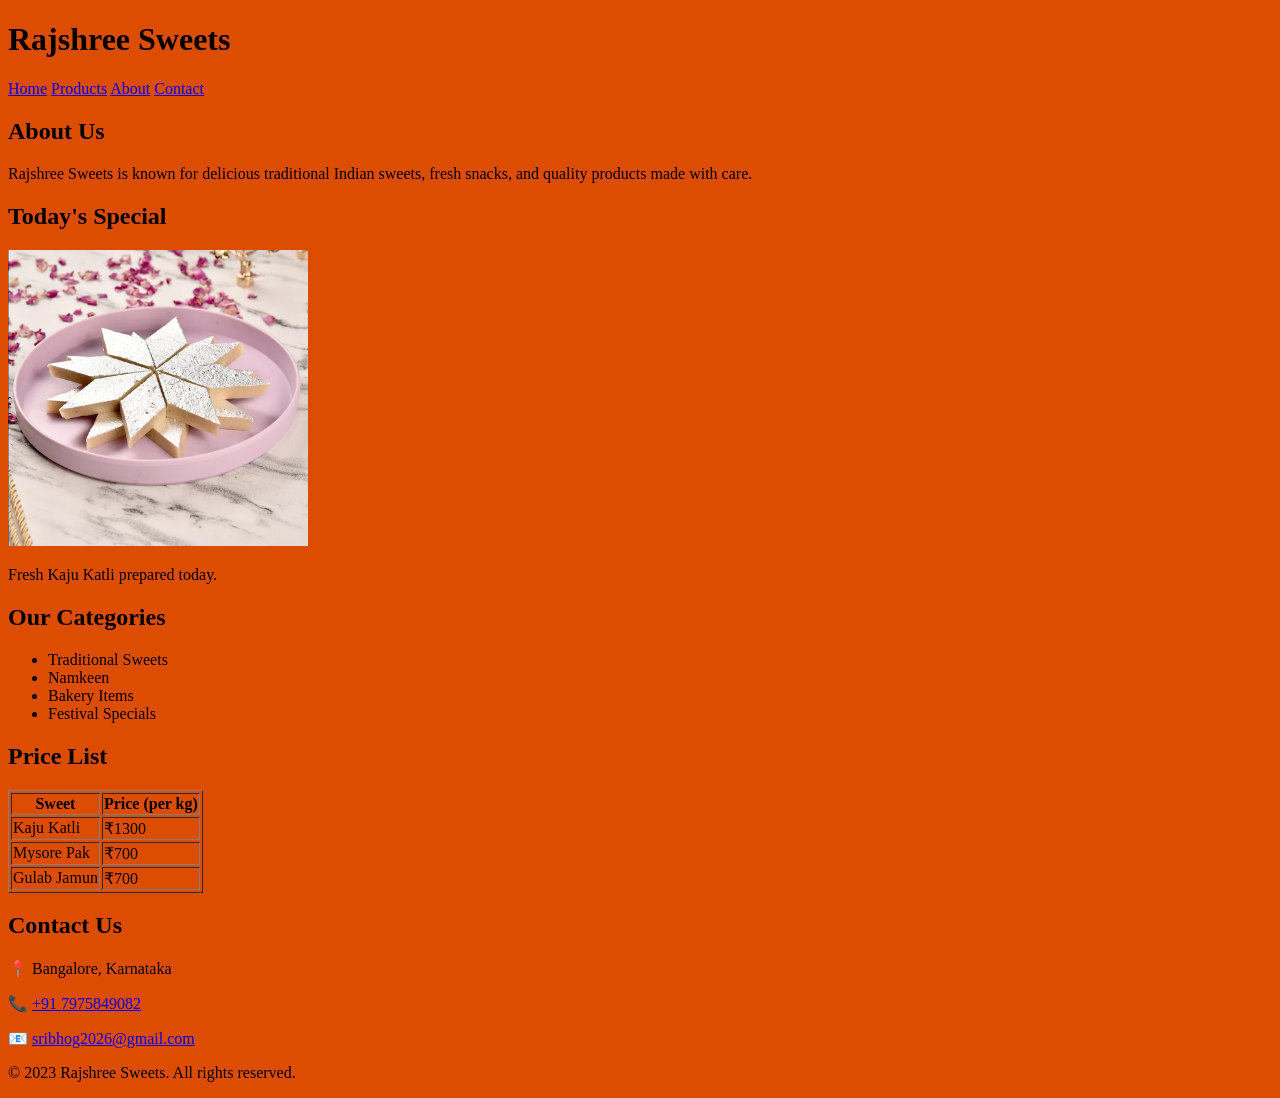
==== frontend/index.html @ 86701086 "Basic home page added" ====
<!DOCTYPE html>
<html lang="en">

<head>
    <meta charset="UTF-8">
    <meta name="viewport" content="width=device-width, initial-scale=1.0">
    <title>Rajshree Sweets</title>
</head>

<body bgcolor="#dc4d01">

    <header>

        <h1>Rajshree Sweets</h1>

    </header>

    <nav>

        <a href="#">Home</a>

        <a href="#">Products</a>

        <a href="#">About</a>

        <a href="#">Contact</a>

    </nav>

    <section>

        <h2>About Us</h2>

        <p>
            Rajshree Sweets is known for delicious traditional Indian sweets,
            fresh snacks, and quality products made with care.
        </p>

    </section>

    <section>

        <h2>Today's Special</h2>

        <img src="assets/images/kaju-katli.jpg" alt="Kaju Katli" width="300">

        <p>Fresh Kaju Katli prepared today.</p>

    </section>

    <section>

        <h2>Our Categories</h2>

        <ul>

            <li>Traditional Sweets</li>

            <li>Namkeen</li>

            <li>Bakery Items</li>

            <li>Festival Specials</li>

        </ul>

    </section>

    <section>

        <h2>Price List</h2>

        <table border="1">

            <tr>

                <th>Sweet</th>

                <th>Price (per kg)</th>

            </tr>

            <tr>

                <td>Kaju Katli</td>

                <td>₹1300</td>

            </tr>

            <tr>

                <td>Mysore Pak</td>

                <td>₹700</td>

            </tr>

            <tr>

                <td>Gulab Jamun</td>

                <td>₹700</td>

            </tr>

        </table>

    </section>

    <section>

        <h2>Contact Us</h2>

        <p>📍 Bangalore, Karnataka</p>

        <p>
            📞
            <a href="tel:+917975849082">
                +91 7975849082
            </a>
        </p>

        <p>
            📧
            <a href="mailto:sribhog2026@gmail.com">
                sribhog2026@gmail.com
            </a>
        </p>

    </section>

    <footer>

        <p>&copy; 2023 Rajshree Sweets. All rights reserved.</p>

    </footer>
</body>

</html>
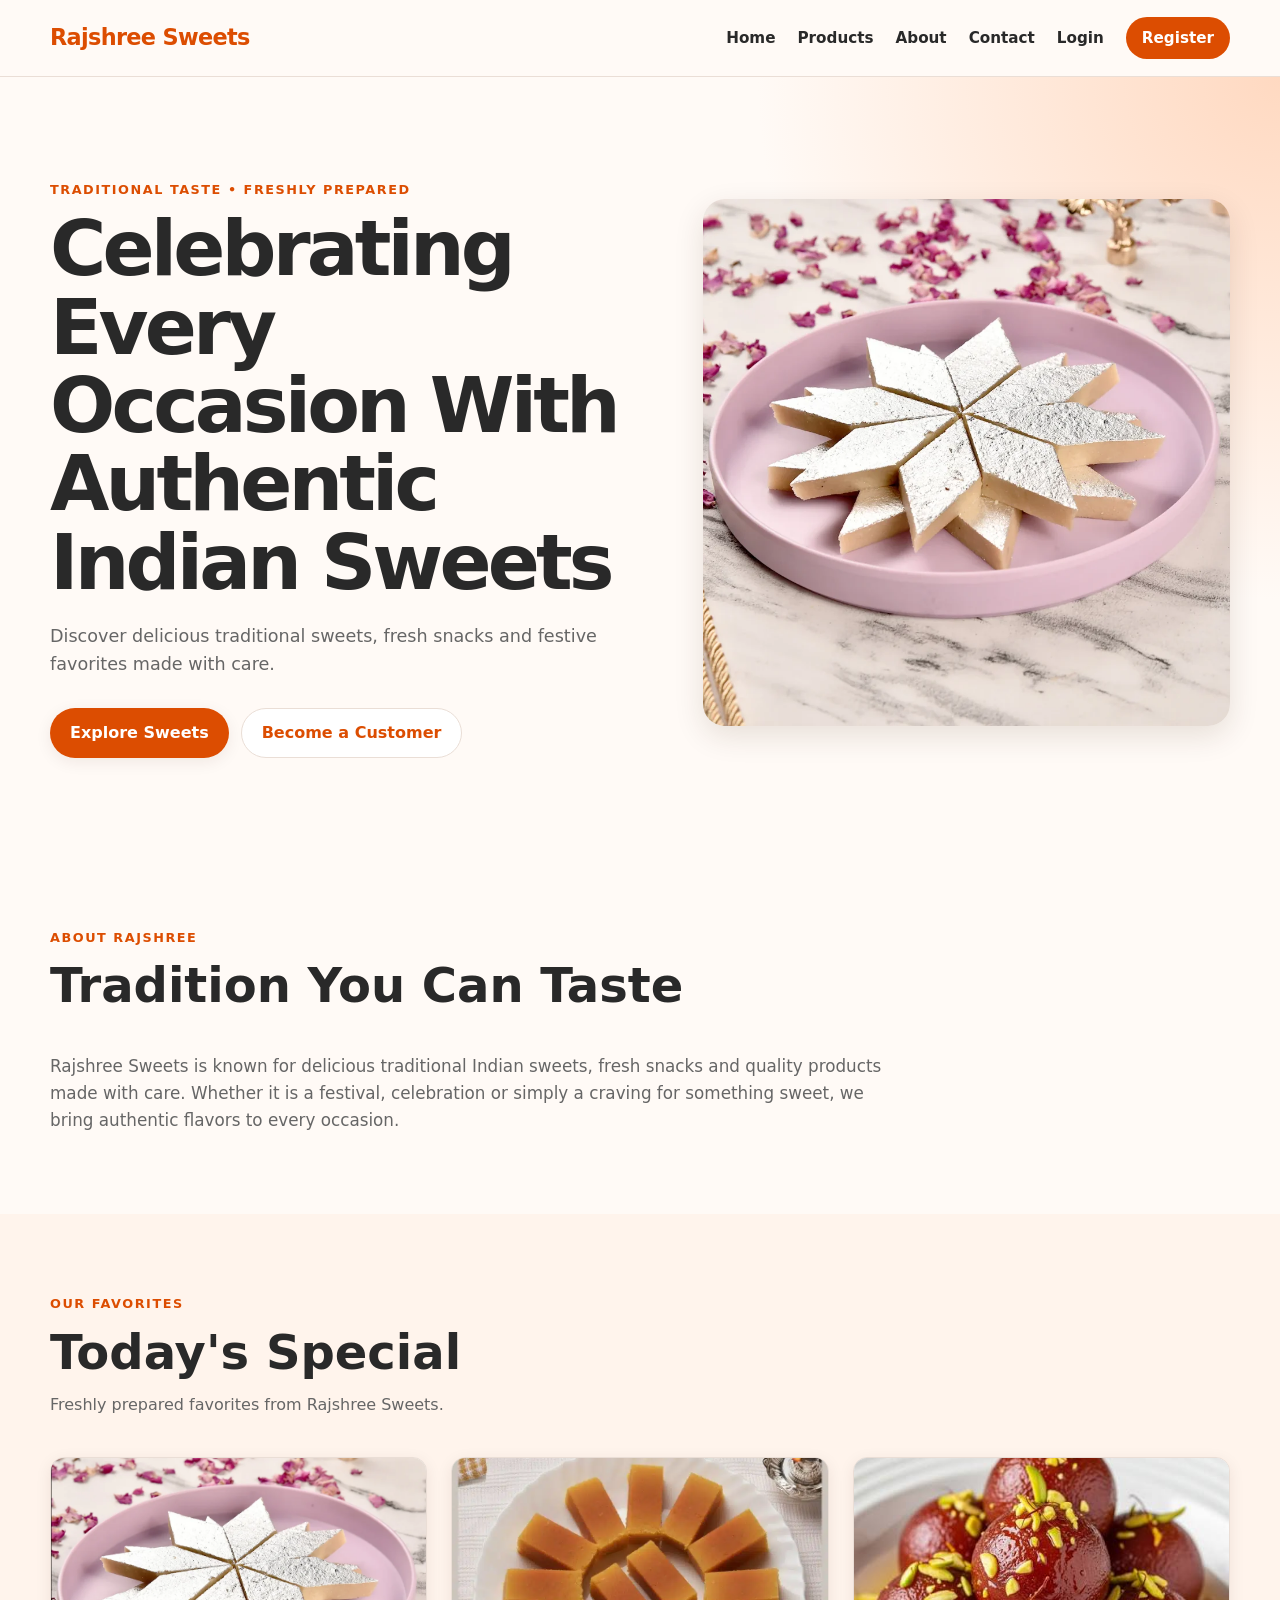
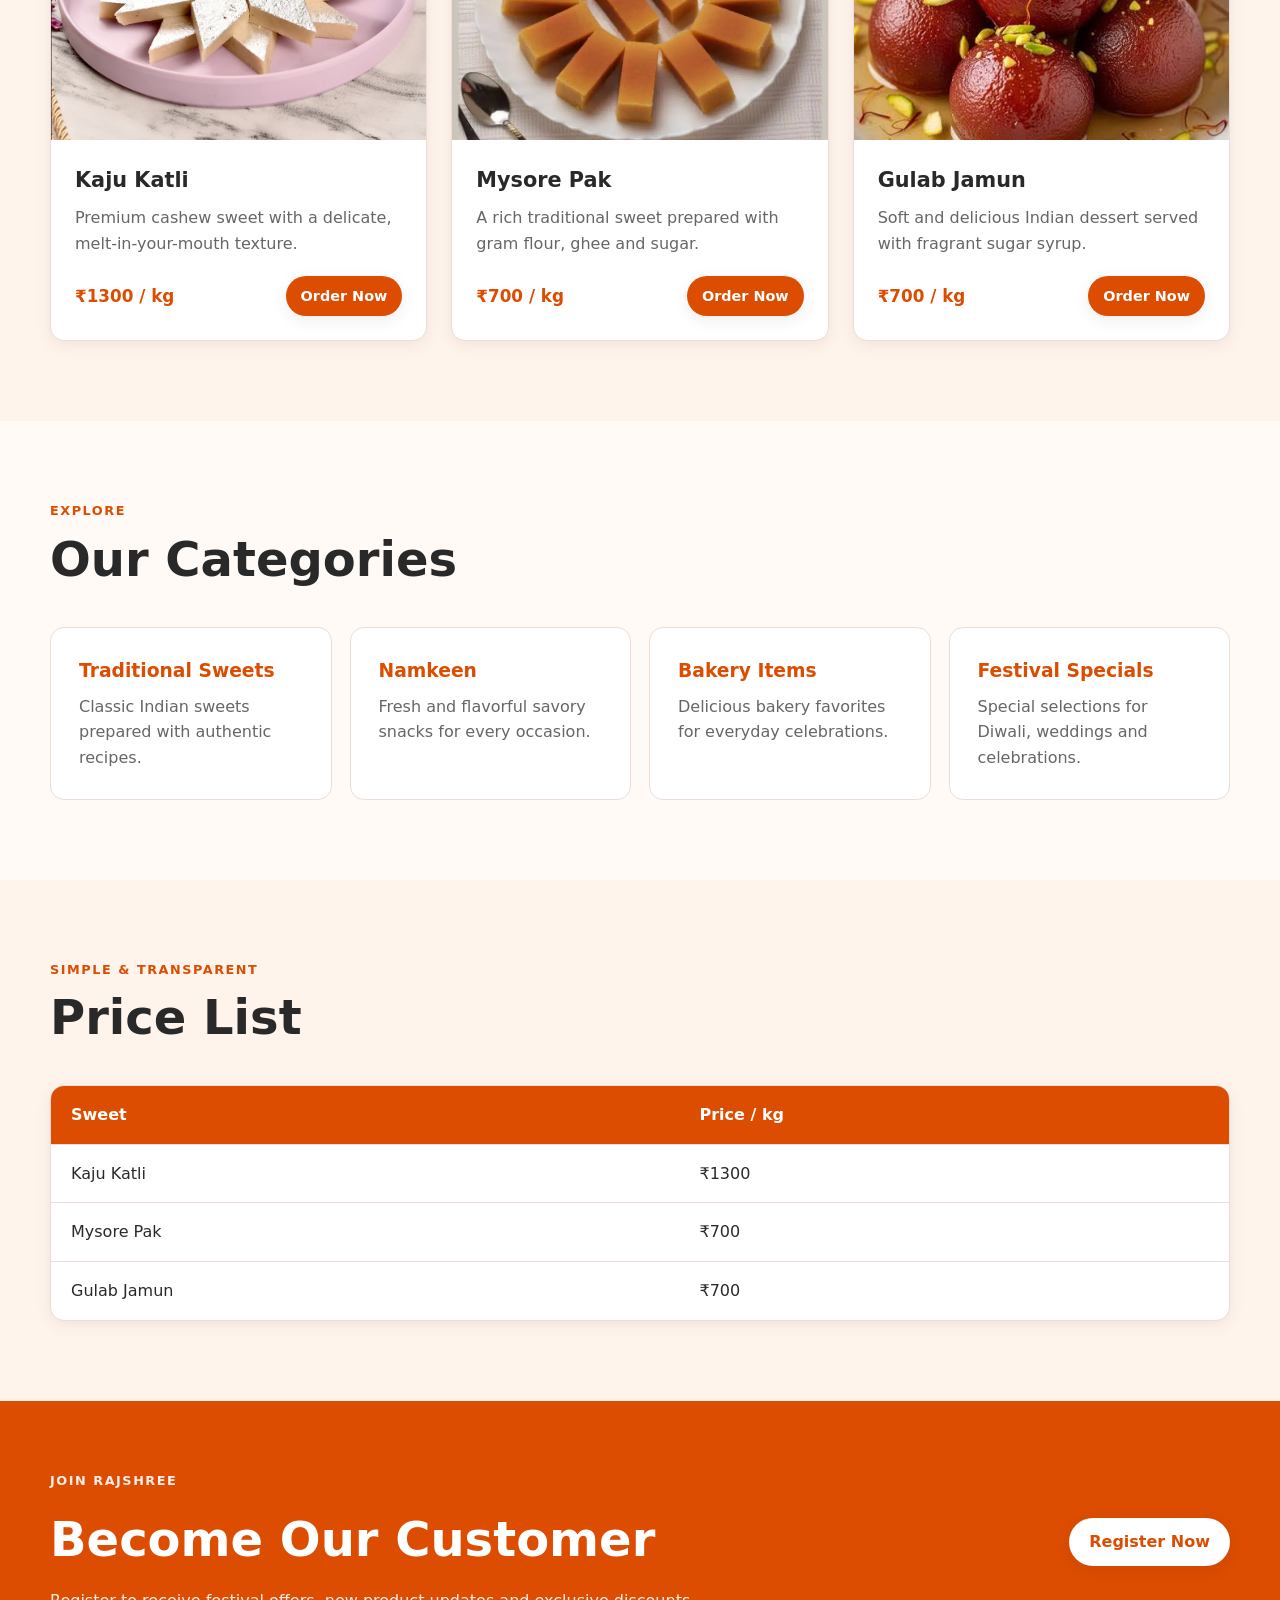
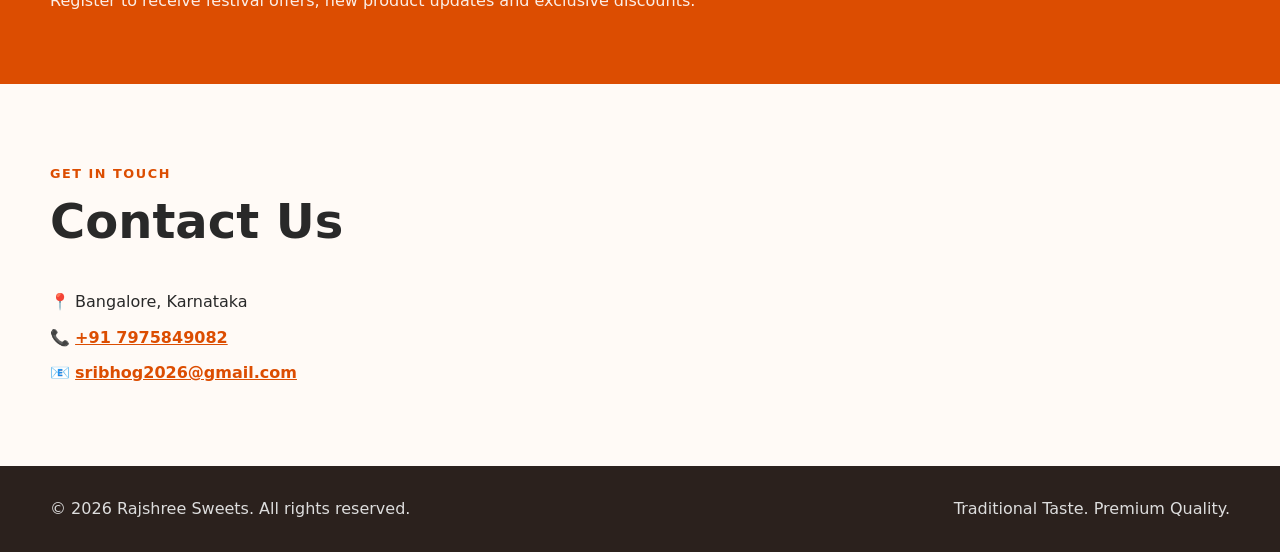
==== commit 3f3e462c: "Basic website created" ====
--- a/frontend/index.html
+++ b/frontend/index.html
@@ -4,137 +4,478 @@
 <head>
     <meta charset="UTF-8">
     <meta name="viewport" content="width=device-width, initial-scale=1.0">
-    <title>Rajshree Sweets</title>
+
+    <meta
+        name="description"
+        content="Rajshree Sweets - Traditional Indian sweets, fresh snacks and festival specials."
+    >
+
+    <title>Rajshree Sweets | Traditional Indian Sweets</title>
+
+    <link rel="stylesheet" href="css/style.css">
 </head>
 
-<body bgcolor="#dc4d01">
-
-    <header>
-
-        <h1>Rajshree Sweets</h1>
+<body>
+
+    <header class="site-header">
+
+        <div class="container header-content">
+
+            <a href="index.html" class="brand">
+                <span class="brand-name">Rajshree Sweets</span>
+            </a>
+
+            <nav class="main-nav" aria-label="Main navigation">
+
+                <a href="index.html">Home</a>
+                <a href="#products">Products</a>
+                <a href="#about">About</a>
+                <a href="#contact">Contact</a>
+                <a href="login.html">Login</a>
+                <a href="register.html" class="nav-cta">Register</a>
+
+            </nav>
+
+        </div>
 
     </header>
 
-    <nav>
-
-        <a href="#">Home</a>
-
-        <a href="#">Products</a>
-
-        <a href="#">About</a>
-
-        <a href="#">Contact</a>
-
-    </nav>
-
-    <section>
-
-        <h2>About Us</h2>
-
-        <p>
-            Rajshree Sweets is known for delicious traditional Indian sweets,
-            fresh snacks, and quality products made with care.
-        </p>
-
-    </section>
-
-    <section>
-
-        <h2>Today's Special</h2>
-
-        <img src="assets/images/kaju-katli.jpg" alt="Kaju Katli" width="300">
-
-        <p>Fresh Kaju Katli prepared today.</p>
-
-    </section>
-
-    <section>
-
-        <h2>Our Categories</h2>
-
-        <ul>
-
-            <li>Traditional Sweets</li>
-
-            <li>Namkeen</li>
-
-            <li>Bakery Items</li>
-
-            <li>Festival Specials</li>
-
-        </ul>
-
-    </section>
-
-    <section>
-
-        <h2>Price List</h2>
-
-        <table border="1">
-
-            <tr>
-
-                <th>Sweet</th>
-
-                <th>Price (per kg)</th>
-
-            </tr>
-
-            <tr>
-
-                <td>Kaju Katli</td>
-
-                <td>₹1300</td>
-
-            </tr>
-
-            <tr>
-
-                <td>Mysore Pak</td>
-
-                <td>₹700</td>
-
-            </tr>
-
-            <tr>
-
-                <td>Gulab Jamun</td>
-
-                <td>₹700</td>
-
-            </tr>
-
-        </table>
-
-    </section>
-
-    <section>
-
-        <h2>Contact Us</h2>
-
-        <p>📍 Bangalore, Karnataka</p>
-
-        <p>
-            📞
-            <a href="tel:+917975849082">
-                +91 7975849082
-            </a>
-        </p>
-
-        <p>
-            📧
-            <a href="mailto:sribhog2026@gmail.com">
-                sribhog2026@gmail.com
-            </a>
-        </p>
-
-    </section>
-
-    <footer>
-
-        <p>&copy; 2023 Rajshree Sweets. All rights reserved.</p>
+
+    <main>
+
+        <!-- Hero Section -->
+
+        <section class="hero">
+
+            <div class="container hero-content">
+
+                <div class="hero-text">
+
+                    <p class="eyebrow">
+                        Traditional Taste • Freshly Prepared
+                    </p>
+
+                    <h1>
+                        Celebrating Every Occasion
+                        With Authentic Indian Sweets
+                    </h1>
+
+                    <p>
+                        Discover delicious traditional sweets, fresh snacks
+                        and festive favorites made with care.
+                    </p>
+
+                    <div class="hero-actions">
+
+                        <a href="#products" class="button primary-button">
+                            Explore Sweets
+                        </a>
+
+                        <a href="register.html" class="button secondary-button">
+                            Become a Customer
+                        </a>
+
+                    </div>
+
+                </div>
+
+                <div class="hero-image">
+
+                    <img
+                        src="assets/images/kaju-katli.jpg"
+                        alt="Fresh Kaju Katli from Rajshree Sweets"
+                    >
+
+                </div>
+
+            </div>
+
+        </section>
+
+
+        <!-- About Section -->
+
+        <section id="about" class="section">
+
+            <div class="container">
+
+                <div class="section-heading">
+
+                    <p class="eyebrow">
+                        About Rajshree
+                    </p>
+
+                    <h2>
+                        Tradition You Can Taste
+                    </h2>
+
+                </div>
+
+                <p class="section-description">
+
+                    Rajshree Sweets is known for delicious traditional Indian
+                    sweets, fresh snacks and quality products made with care.
+                    Whether it is a festival, celebration or simply a craving
+                    for something sweet, we bring authentic flavors to every occasion.
+
+                </p>
+
+            </div>
+
+        </section>
+
+
+        <!-- Products Section -->
+
+        <section id="products" class="section section-light">
+
+            <div class="container">
+
+                <div class="section-heading">
+
+                    <p class="eyebrow">
+                        Our Favorites
+                    </p>
+
+                    <h2>
+                        Today's Special
+                    </h2>
+
+                    <p>
+                        Freshly prepared favorites from Rajshree Sweets.
+                    </p>
+
+                </div>
+
+
+                <div class="product-grid">
+
+                    <article class="product-card">
+
+                        <img
+                            src="assets/images/kaju-katli.jpg"
+                            alt="Kaju Katli"
+                        >
+
+                        <div class="product-card-content">
+
+                            <h3>Kaju Katli</h3>
+
+                            <p>
+                                Premium cashew sweet with a delicate,
+                                melt-in-your-mouth texture.
+                            </p>
+
+                            <div class="product-footer">
+
+                                <strong>₹1300 / kg</strong>
+
+                                <button type="button">
+                                    Order Now
+                                </button>
+
+                            </div>
+
+                        </div>
+
+                    </article>
+
+
+                    <article class="product-card ">
+                         <img
+                            src="assets/images/mysore-pak.jpg"
+                            alt="Mysore Pak"
+                        >
+
+                        <div class="product-card-content">
+
+                            <h3>Mysore Pak</h3>
+
+                            <p>
+                                A rich traditional sweet prepared with
+                                gram flour, ghee and sugar.
+                            </p>
+
+                            <div class="product-footer">
+
+                                <strong>₹700 / kg</strong>
+
+                                <button type="button">
+                                    Order Now
+                                </button>
+
+                            </div>
+
+                        </div>
+
+                    </article>
+
+
+                    <article class="product-card ">
+                         <img
+                            src="assets/images/gulab-jamun.jpg"
+                            alt="Gulab Jamun"
+                        >
+
+                        <div class="product-card-content">
+
+                            <h3>Gulab Jamun</h3>
+
+                            <p>
+                                Soft and delicious Indian dessert served
+                                with fragrant sugar syrup.
+                            </p>
+
+                            <div class="product-footer">
+
+                                <strong>₹700 / kg</strong>
+
+                                <button type="button">
+                                    Order Now
+                                </button>
+
+                            </div>
+
+                        </div>
+
+                    </article>
+
+                </div>
+
+            </div>
+
+        </section>
+
+
+        <!-- Categories -->
+
+        <section class="section">
+
+            <div class="container">
+
+                <div class="section-heading">
+
+                    <p class="eyebrow">
+                        Explore
+                    </p>
+
+                    <h2>
+                        Our Categories
+                    </h2>
+
+                </div>
+
+
+                <div class="category-grid">
+
+                    <article class="category-card">
+
+                        <h3>Traditional Sweets</h3>
+
+                        <p>
+                            Classic Indian sweets prepared with authentic recipes.
+                        </p>
+
+                    </article>
+
+
+                    <article class="category-card">
+
+                        <h3>Namkeen</h3>
+
+                        <p>
+                            Fresh and flavorful savory snacks for every occasion.
+                        </p>
+
+                    </article>
+
+
+                    <article class="category-card">
+
+                        <h3>Bakery Items</h3>
+
+                        <p>
+                            Delicious bakery favorites for everyday celebrations.
+                        </p>
+
+                    </article>
+
+
+                    <article class="category-card">
+
+                        <h3>Festival Specials</h3>
+
+                        <p>
+                            Special selections for Diwali, weddings and celebrations.
+                        </p>
+
+                    </article>
+
+                </div>
+
+            </div>
+
+        </section>
+
+
+        <!-- Price List -->
+
+        <section class="section section-light">
+
+            <div class="container">
+
+                <div class="section-heading">
+
+                    <p class="eyebrow">
+                        Simple & Transparent
+                    </p>
+
+                    <h2>
+                        Price List
+                    </h2>
+
+                </div>
+
+
+                <div class="table-wrapper">
+
+                    <table>
+
+                        <thead>
+
+                            <tr>
+                                <th scope="col">Sweet</th>
+                                <th scope="col">Price / kg</th>
+                            </tr>
+
+                        </thead>
+
+                        <tbody>
+
+                            <tr>
+                                <td>Kaju Katli</td>
+                                <td>₹1300</td>
+                            </tr>
+
+                            <tr>
+                                <td>Mysore Pak</td>
+                                <td>₹700</td>
+                            </tr>
+
+                            <tr>
+                                <td>Gulab Jamun</td>
+                                <td>₹700</td>
+                            </tr>
+
+                        </tbody>
+
+                    </table>
+
+                </div>
+
+            </div>
+
+        </section>
+
+
+        <!-- Customer CTA -->
+
+        <section class="customer-cta">
+
+            <div class="container customer-cta-content">
+
+                <div>
+
+                    <p class="eyebrow">
+                        Join Rajshree
+                    </p>
+
+                    <h2>
+                        Become Our Customer
+                    </h2>
+
+                    <p>
+                        Register to receive festival offers, new product
+                        updates and exclusive discounts.
+                    </p>
+
+                </div>
+
+                <a href="register.html" class="button primary-button">
+                    Register Now
+                </a>
+
+            </div>
+
+        </section>
+
+
+        <!-- Contact -->
+
+        <section id="contact" class="section">
+
+            <div class="container">
+
+                <div class="section-heading">
+
+                    <p class="eyebrow">
+                        Get In Touch
+                    </p>
+
+                    <h2>
+                        Contact Us
+                    </h2>
+
+                </div>
+
+                <div class="contact-list">
+
+                    <p>
+                        📍 Bangalore, Karnataka
+                    </p>
+
+                    <p>
+                        📞
+                        <a href="tel:+917975849082">
+                            +91 7975849082
+                        </a>
+                    </p>
+
+                    <p>
+                        📧
+                        <a href="mailto:sribhog2026@gmail.com">
+                            sribhog2026@gmail.com
+                        </a>
+                    </p>
+
+                </div>
+
+            </div>
+
+        </section>
+
+    </main>
+
+
+    <footer class="site-footer">
+
+        <div class="container footer-content">
+
+            <p>
+                &copy; 2026 Rajshree Sweets. All rights reserved.
+            </p>
+
+            <p>
+                Traditional Taste. Premium Quality.
+            </p>
+
+        </div>
 
     </footer>
+
+
+    <script src="js/main.js"></script>
+
 </body>
 
 </html>
--- a/frontend/css/style.css
+++ b/frontend/css/style.css
@@ -0,0 +1,838 @@
+/* =========================================================
+   Rajshree Sweets
+   Global Styles
+========================================================= */
+
+:root {
+    --primary: #dc4d01;
+    --primary-dark: #b83f00;
+    --primary-light: #fff1e8;
+
+    --text: #292929;
+    --text-muted: #666666;
+
+    --background: #fffaf6;
+    --surface: #ffffff;
+    --border: #eaded6;
+
+    --container-width: 1180px;
+
+    --radius-sm: 8px;
+    --radius-md: 14px;
+    --radius-lg: 22px;
+
+    --shadow-sm: 0 4px 16px rgba(60, 30, 10, 0.08);
+    --shadow-md: 0 10px 30px rgba(60, 30, 10, 0.12);
+}
+
+
+/* =========================================================
+   Reset / Base
+========================================================= */
+
+* {
+    box-sizing: border-box;
+}
+
+html {
+    scroll-behavior: smooth;
+}
+
+body {
+    margin: 0;
+
+    background: var(--background);
+
+    color: var(--text);
+
+    font-family:
+        Inter,
+        ui-sans-serif,
+        system-ui,
+        -apple-system,
+        BlinkMacSystemFont,
+        "Segoe UI",
+        sans-serif;
+
+    line-height: 1.6;
+}
+
+img {
+    display: block;
+    max-width: 100%;
+}
+
+a {
+    color: inherit;
+}
+
+button,
+input {
+    font: inherit;
+}
+
+
+/* =========================================================
+   Common
+========================================================= */
+
+.container {
+    width: min(100% - 40px, var(--container-width));
+
+    margin-inline: auto;
+}
+
+.section {
+    padding: 80px 0;
+}
+
+.section-light {
+    background: #fff4ec;
+}
+
+.section-heading {
+    max-width: 700px;
+
+    margin-bottom: 40px;
+}
+
+.section-heading h2 {
+    margin: 0 0 12px;
+
+    font-size: clamp(2rem, 4vw, 3rem);
+
+    line-height: 1.15;
+}
+
+.section-heading p {
+    margin: 0;
+
+    color: var(--text-muted);
+}
+
+.section-description {
+    max-width: 850px;
+
+    margin: 0;
+
+    color: var(--text-muted);
+
+    font-size: 1.05rem;
+}
+
+.eyebrow {
+    margin-bottom: 10px !important;
+
+    color: var(--primary) !important;
+
+    font-size: 0.8rem;
+
+    font-weight: 800;
+
+    letter-spacing: 0.12em;
+
+    text-transform: uppercase;
+}
+
+
+/* =========================================================
+   Header
+========================================================= */
+
+.site-header {
+    position: sticky;
+
+    top: 0;
+
+    z-index: 100;
+
+    background: rgba(255, 250, 246, 0.95);
+
+    border-bottom: 1px solid var(--border);
+
+    backdrop-filter: blur(12px);
+}
+
+.header-content {
+    min-height: 76px;
+
+    display: flex;
+
+    align-items: center;
+
+    justify-content: space-between;
+
+    gap: 30px;
+}
+
+.brand {
+    text-decoration: none;
+}
+
+.brand-name {
+    color: var(--primary);
+
+    font-size: 1.4rem;
+
+    font-weight: 900;
+
+    letter-spacing: -0.03em;
+}
+
+.main-nav {
+    display: flex;
+
+    align-items: center;
+
+    gap: 22px;
+}
+
+.main-nav a {
+    color: var(--text);
+
+    text-decoration: none;
+
+    font-size: 0.95rem;
+
+    font-weight: 600;
+}
+
+.main-nav a:hover {
+    color: var(--primary);
+}
+
+.nav-cta {
+    padding: 9px 16px;
+
+    background: var(--primary);
+
+    color: white !important;
+
+    border-radius: 999px;
+}
+
+.nav-cta:hover {
+    background: var(--primary-dark);
+
+    color: white !important;
+}
+
+
+/* =========================================================
+   Hero
+========================================================= */
+
+.hero {
+    padding: 90px 0;
+
+    background:
+        radial-gradient(
+            circle at top right,
+            #ffd9c1 0,
+            transparent 35%
+        );
+}
+
+.hero-content {
+    display: grid;
+
+    grid-template-columns: 1.05fr 0.95fr;
+
+    align-items: center;
+
+    gap: 70px;
+}
+
+.hero-text h1 {
+    max-width: 700px;
+
+    margin: 0 0 20px;
+
+    color: var(--text);
+
+    font-size: clamp(2.7rem, 6vw, 5rem);
+
+    line-height: 1.02;
+
+    letter-spacing: -0.05em;
+}
+
+.hero-text > p:not(.eyebrow) {
+    max-width: 600px;
+
+    margin: 0 0 30px;
+
+    color: var(--text-muted);
+
+    font-size: 1.1rem;
+}
+
+.hero-image img {
+    width: 100%;
+
+    aspect-ratio: 1 / 1;
+
+    object-fit: cover;
+
+    border-radius: var(--radius-lg);
+
+    box-shadow: var(--shadow-md);
+}
+
+.hero-actions {
+    display: flex;
+
+    flex-wrap: wrap;
+
+    gap: 12px;
+}
+
+
+/* =========================================================
+   Buttons
+========================================================= */
+
+.button,
+button {
+    display: inline-flex;
+
+    align-items: center;
+
+    justify-content: center;
+
+    min-height: 46px;
+
+    padding: 11px 20px;
+
+    border: 0;
+
+    border-radius: 999px;
+
+    font-weight: 700;
+
+    text-decoration: none;
+
+    cursor: pointer;
+
+    transition:
+        transform 160ms ease,
+        background-color 160ms ease,
+        box-shadow 160ms ease;
+}
+
+.button:hover,
+button:hover {
+    transform: translateY(-2px);
+}
+
+.primary-button,
+button {
+    background: var(--primary);
+
+    color: white;
+
+    box-shadow: var(--shadow-sm);
+}
+
+.primary-button:hover,
+button:hover {
+    background: var(--primary-dark);
+}
+
+.secondary-button {
+    background: white;
+
+    color: var(--primary);
+
+    border: 1px solid var(--border);
+}
+
+.secondary-button:hover {
+    background: var(--primary-light);
+}
+
+
+/* =========================================================
+   Product Cards
+========================================================= */
+
+.product-grid {
+    display: grid;
+
+    grid-template-columns: repeat(3, 1fr);
+
+    gap: 24px;
+}
+
+.product-card {
+    overflow: hidden;
+
+    background: var(--surface);
+
+    border: 1px solid var(--border);
+
+    border-radius: var(--radius-md);
+
+    box-shadow: var(--shadow-sm);
+
+    transition:
+        transform 180ms ease,
+        box-shadow 180ms ease;
+}
+
+.product-card:hover {
+    transform: translateY(-5px);
+
+    box-shadow: var(--shadow-md);
+}
+
+.product-card > img {
+    width: 100%;
+
+    aspect-ratio: 4 / 3;
+
+    object-fit: cover;
+}
+
+.product-card-content {
+    padding: 24px;
+}
+
+.product-card h3 {
+    margin: 0 0 8px;
+
+    font-size: 1.3rem;
+}
+
+.product-card p {
+    margin: 0 0 20px;
+
+    color: var(--text-muted);
+}
+
+.product-footer {
+    display: flex;
+
+    align-items: center;
+
+    justify-content: space-between;
+
+    gap: 15px;
+}
+
+.product-footer strong {
+    color: var(--primary);
+
+    font-size: 1.05rem;
+}
+
+.product-footer button {
+    min-height: 40px;
+
+    padding: 8px 15px;
+
+    font-size: 0.9rem;
+}
+
+.product-card-placeholder {
+    display: flex;
+
+    align-items: center;
+}
+
+
+/* =========================================================
+   Categories
+========================================================= */
+
+.category-grid {
+    display: grid;
+
+    grid-template-columns: repeat(4, 1fr);
+
+    gap: 18px;
+}
+
+.category-card {
+    padding: 28px;
+
+    background: white;
+
+    border: 1px solid var(--border);
+
+    border-radius: var(--radius-md);
+}
+
+.category-card h3 {
+    margin: 0 0 8px;
+
+    color: var(--primary);
+}
+
+.category-card p {
+    margin: 0;
+
+    color: var(--text-muted);
+}
+
+
+/* =========================================================
+   Table
+========================================================= */
+
+.table-wrapper {
+    overflow-x: auto;
+
+    background: white;
+
+    border: 1px solid var(--border);
+
+    border-radius: var(--radius-md);
+
+    box-shadow: var(--shadow-sm);
+}
+
+table {
+    width: 100%;
+
+    border-collapse: collapse;
+}
+
+th,
+td {
+    padding: 16px 20px;
+
+    text-align: left;
+
+    border-bottom: 1px solid var(--border);
+}
+
+th {
+    background: var(--primary);
+
+    color: white;
+}
+
+tbody tr:last-child td {
+    border-bottom: 0;
+}
+
+tbody tr:hover {
+    background: var(--primary-light);
+}
+
+
+/* =========================================================
+   Customer CTA
+========================================================= */
+
+.customer-cta {
+    padding: 70px 0;
+
+    background: var(--primary);
+
+    color: white;
+}
+
+.customer-cta-content {
+    display: flex;
+
+    align-items: center;
+
+    justify-content: space-between;
+
+    gap: 40px;
+}
+
+.customer-cta h2 {
+    margin: 0 0 10px;
+
+    font-size: clamp(2rem, 4vw, 3rem);
+}
+
+.customer-cta p {
+    margin: 0;
+
+    opacity: 0.9;
+}
+
+.customer-cta .eyebrow {
+    color: white !important;
+}
+
+.customer-cta .primary-button {
+    flex-shrink: 0;
+
+    background: white;
+
+    color: var(--primary);
+}
+
+.customer-cta .primary-button:hover {
+    background: #fff1e8;
+}
+
+
+/* =========================================================
+   Contact
+========================================================= */
+
+.contact-list {
+    display: grid;
+
+    gap: 10px;
+}
+
+.contact-list p {
+    margin: 0;
+}
+
+.contact-list a {
+    color: var(--primary);
+
+    font-weight: 700;
+}
+
+
+/* =========================================================
+   Footer
+========================================================= */
+
+.site-footer {
+    padding: 30px 0;
+
+    background: #2b211d;
+
+    color: white;
+}
+
+.footer-content {
+    display: flex;
+
+    justify-content: space-between;
+
+    gap: 20px;
+
+    color: #ddd;
+}
+
+.footer-content p {
+    margin: 0;
+}
+/* =========================================================
+   Forms
+========================================================= */
+
+.customer-form {
+    width: min(100%, 760px);
+
+    margin-inline: auto;
+
+    padding: 30px;
+
+    background: white;
+
+    border: 1px solid var(--border);
+
+    border-radius: var(--radius-lg);
+
+    box-shadow: var(--shadow-sm);
+}
+
+.customer-form fieldset {
+    margin: 0 0 28px;
+
+    padding: 24px;
+
+    border: 1px solid var(--border);
+
+    border-radius: var(--radius-md);
+}
+
+.customer-form legend {
+    padding: 0 8px;
+
+    color: var(--primary);
+
+    font-weight: 800;
+}
+
+.customer-form label,
+.form-label {
+    display: block;
+
+    margin-bottom: 8px;
+
+    font-weight: 700;
+}
+
+.customer-form input[type="text"],
+.customer-form input[type="email"],
+.customer-form input[type="password"],
+.customer-form input[type="tel"],
+.customer-form input[type="date"],
+.customer-form input[type="file"] {
+    width: 100%;
+
+    margin-bottom: 20px;
+
+    padding: 12px 14px;
+
+    background: white;
+
+    border: 1px solid var(--border);
+
+    border-radius: var(--radius-sm);
+
+    color: var(--text);
+}
+
+.customer-form input:focus {
+    outline: none;
+
+    border-color: var(--primary);
+
+    box-shadow: 0 0 0 3px rgba(220, 77, 1, 0.12);
+}
+
+.radio-group,
+.checkbox-group {
+    display: flex;
+
+    flex-wrap: wrap;
+
+    gap: 18px;
+
+    margin-bottom: 20px;
+}
+
+.radio-group label,
+.checkbox-group label,
+.terms-checkbox {
+    display: flex;
+
+    align-items: center;
+
+    gap: 8px;
+
+    margin: 0;
+
+    font-weight: 500;
+}
+
+.form-actions {
+    display: flex;
+
+    flex-wrap: wrap;
+
+    gap: 12px;
+}
+
+.form-actions .secondary-button {
+    cursor: pointer;
+}
+
+/* =========================================================
+   Responsive
+========================================================= */
+
+@media (max-width: 900px) {
+
+    .main-nav {
+        gap: 12px;
+    }
+
+    .hero-content {
+        grid-template-columns: 1fr;
+
+        gap: 40px;
+    }
+
+    .hero-image {
+        max-width: 600px;
+    }
+
+    .product-grid {
+        grid-template-columns: repeat(2, 1fr);
+    }
+
+    .category-grid {
+        grid-template-columns: repeat(2, 1fr);
+    }
+}
+
+
+@media (max-width: 700px) {
+
+    .container {
+        width: min(100% - 28px, var(--container-width));
+    }
+
+    .section {
+        padding: 60px 0;
+    }
+
+    .header-content {
+        align-items: flex-start;
+
+        flex-direction: column;
+
+        padding: 16px 0;
+    }
+
+    .main-nav {
+        width: 100%;
+
+        overflow-x: auto;
+
+        padding-bottom: 4px;
+    }
+
+    .main-nav a {
+        white-space: nowrap;
+    }
+
+    .hero {
+        padding: 60px 0;
+    }
+
+    .product-grid,
+    .category-grid {
+        grid-template-columns: 1fr;
+    }
+
+    .customer-cta-content {
+        align-items: flex-start;
+
+        flex-direction: column;
+    }
+
+    .footer-content {
+        flex-direction: column;
+    }
+}
+
+
+/* =========================================================
+   Accessibility
+========================================================= */
+
+:focus-visible {
+    outline: 3px solid #ff9a66;
+
+    outline-offset: 3px;
+}
+
+
+@media (prefers-reduced-motion: reduce) {
+
+    html {
+        scroll-behavior: auto;
+    }
+
+    *,
+    *::before,
+    *::after {
+        transition: none !important;
+    }
+}
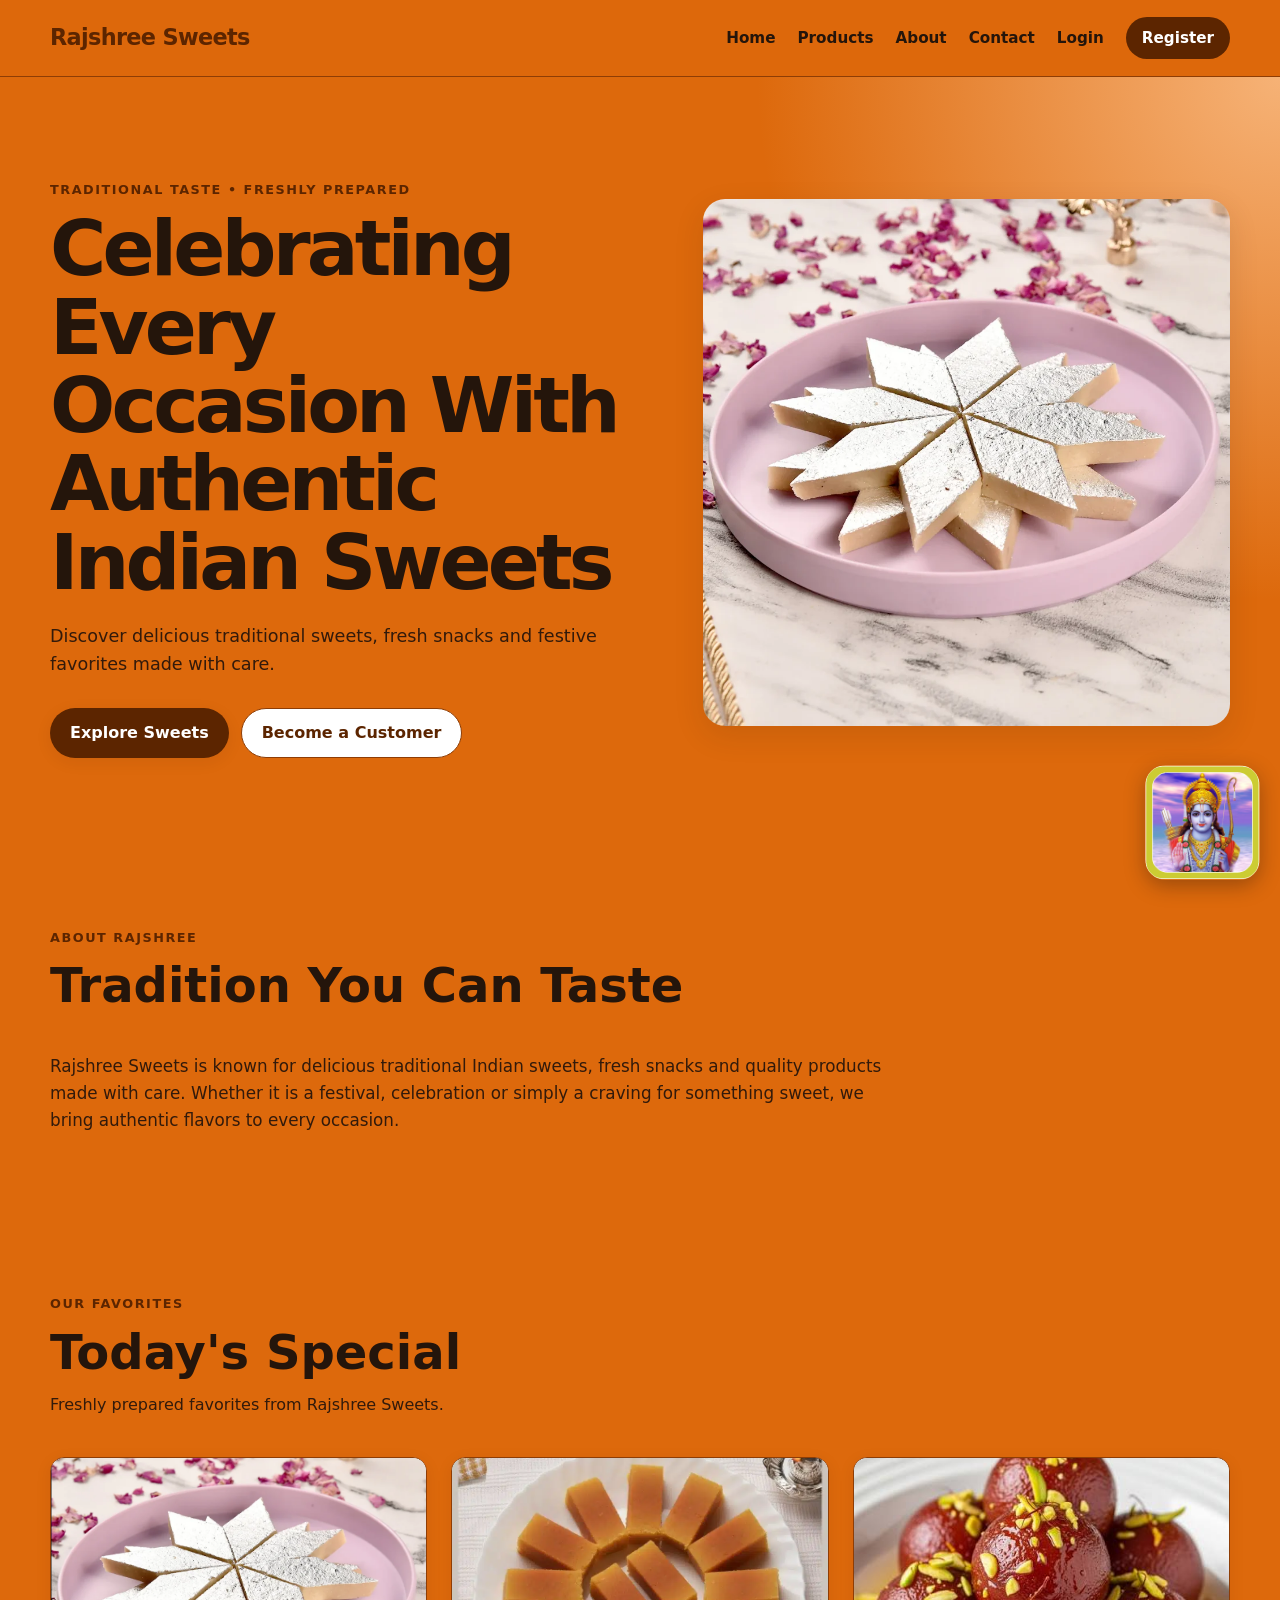
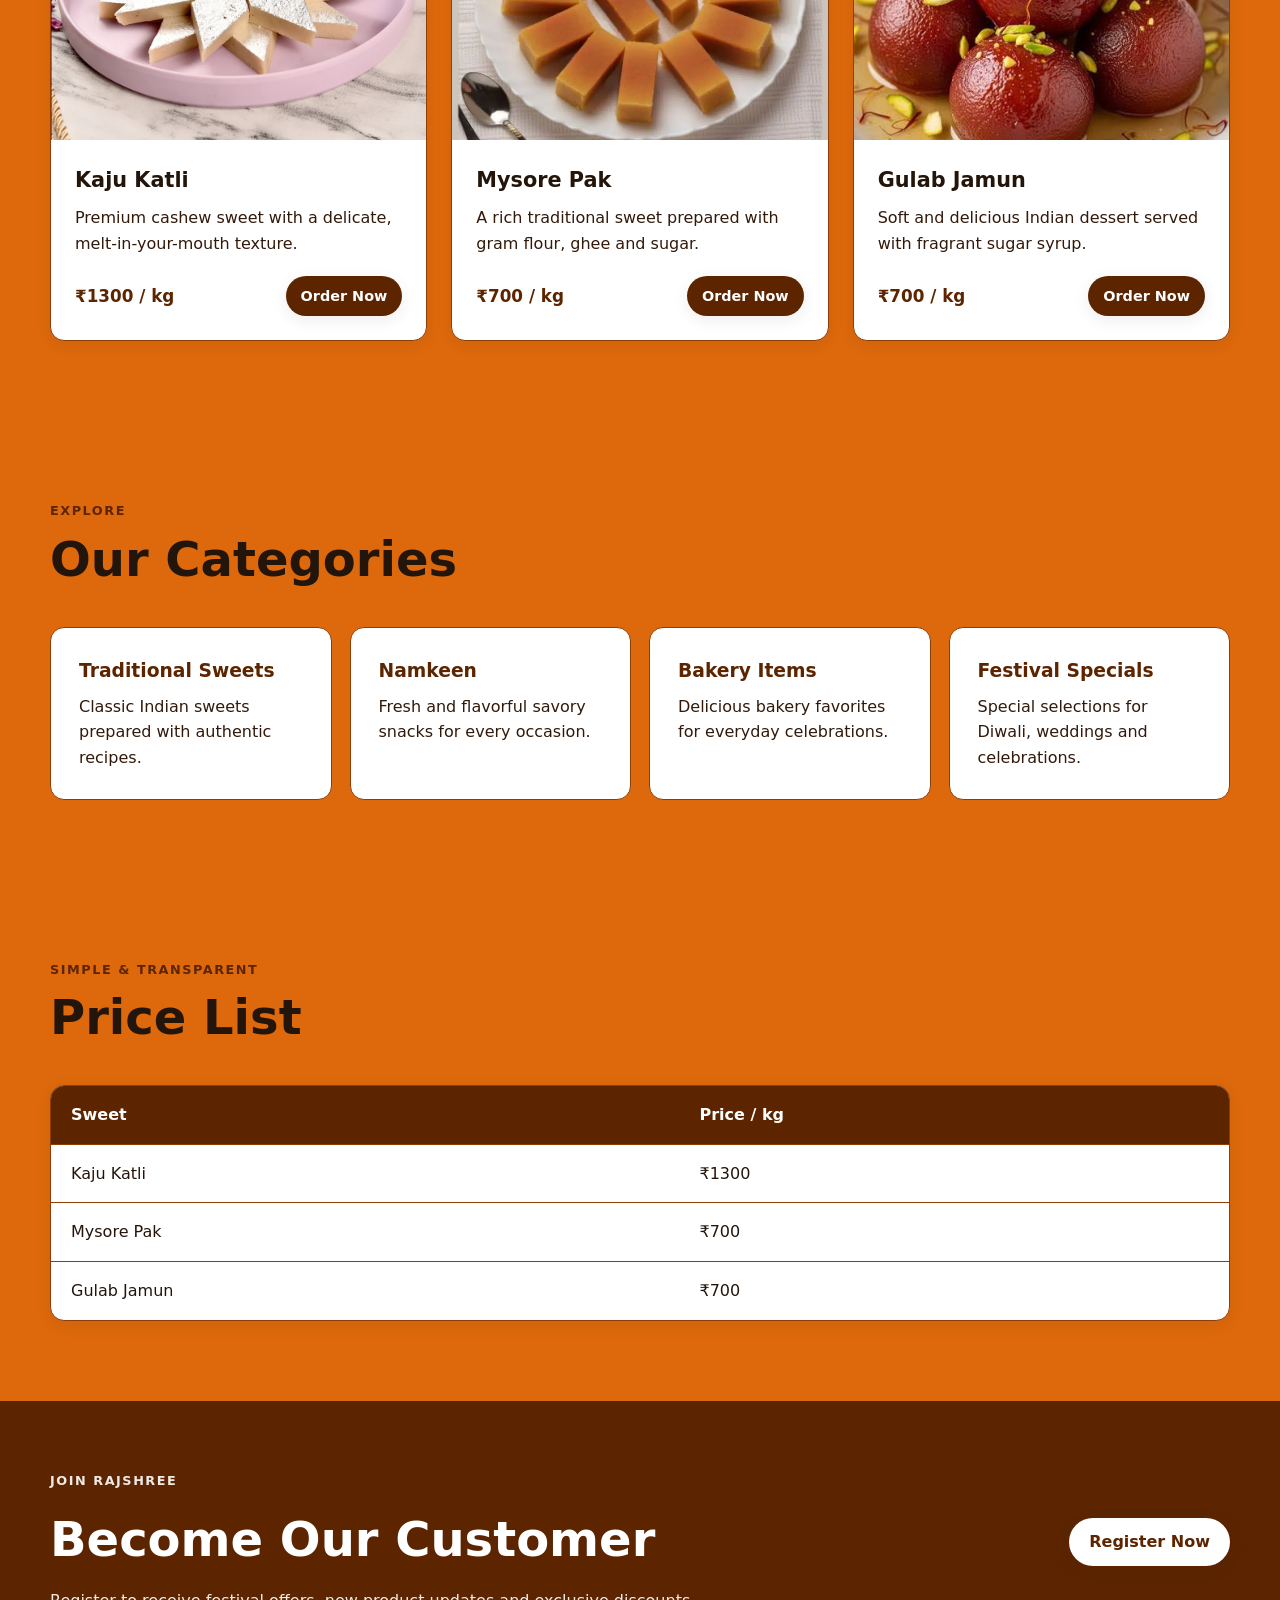
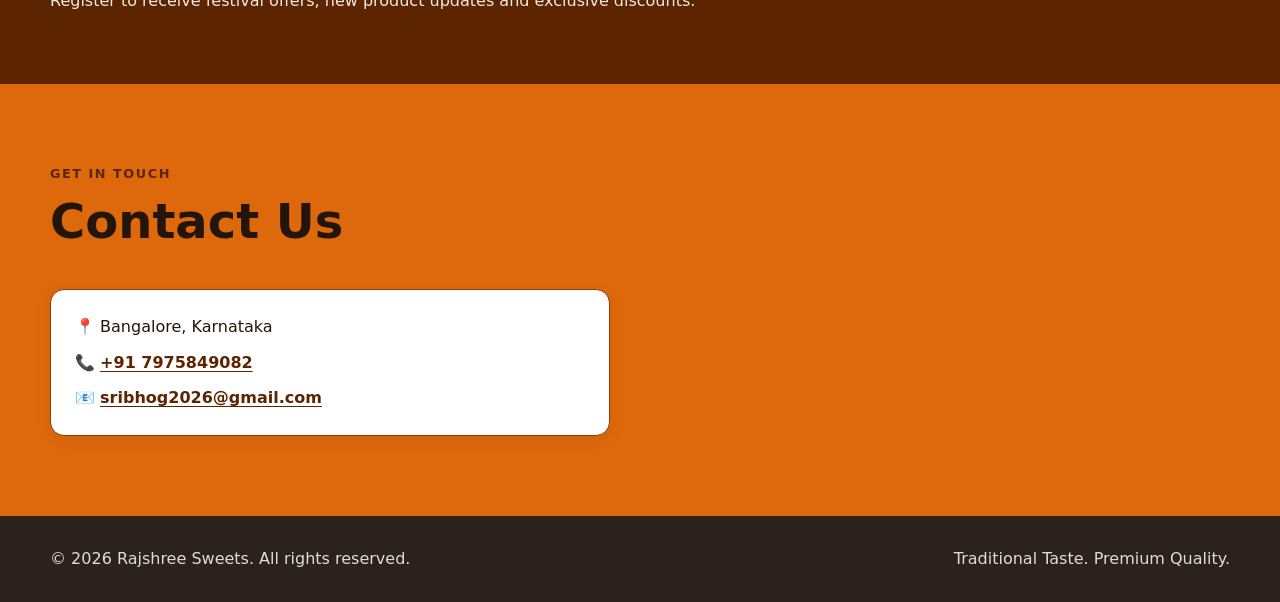
==== commit c78712e7: "Some styles changes" ====
--- a/frontend/index.html
+++ b/frontend/index.html
@@ -476,6 +476,10 @@
 
     <script src="js/main.js"></script>
 
+    <aside class="corner-image" aria-label="Lord Rama image">
+        <img src="assets/images/ram.jpg" alt="Lord Rama">
+    </aside>
+
 </body>
 
-</html>+</html>
--- a/frontend/css/style.css
+++ b/frontend/css/style.css
@@ -4,16 +4,16 @@
 ========================================================= */
 
 :root {
-    --primary: #dc4d01;
-    --primary-dark: #b83f00;
-    --primary-light: #fff1e8;
-
-    --text: #292929;
-    --text-muted: #666666;
-
-    --background: #fffaf6;
+    --primary: #5c2500;
+    --primary-dark: #3c1800;
+    --primary-light: #ffe3ce;
+
+    --text: #24150b;
+    --text-muted: #321a0b;
+
+    --background: #dd690c;
     --surface: #ffffff;
-    --border: #eaded6;
+    --border: #8e3d05;
 
     --container-width: 1180px;
 
@@ -87,7 +87,7 @@
 }
 
 .section-light {
-    background: #fff4ec;
+    background: transparent;
 }
 
 .section-heading {
@@ -146,7 +146,7 @@
 
     z-index: 100;
 
-    background: rgba(255, 250, 246, 0.95);
+    background: rgba(221, 105, 12, 0.96);
 
     border-bottom: 1px solid var(--border);
 
@@ -228,7 +228,7 @@
     background:
         radial-gradient(
             circle at top right,
-            #ffd9c1 0,
+            #f6b276 0,
             transparent 35%
         );
 }
@@ -581,6 +581,20 @@
     display: grid;
 
     gap: 10px;
+
+    max-width: 560px;
+
+    padding: 24px;
+
+    background: var(--surface);
+
+    border: 1px solid var(--border);
+
+    border-radius: var(--radius-md);
+
+    box-shadow: var(--shadow-sm);
+
+    color: var(--text);
 }
 
 .contact-list p {
@@ -591,6 +605,8 @@
     color: var(--primary);
 
     font-weight: 700;
+
+    text-underline-offset: 3px;
 }
 
 
@@ -618,6 +634,34 @@
 
 .footer-content p {
     margin: 0;
+}
+
+/* =========================================================
+   Corner Image
+========================================================= */
+
+.corner-image {
+    position: fixed;
+
+    right: 20px;
+
+    bottom: 20px;
+
+    z-index: 90;
+
+    width: clamp(72px, 9vw, 120px);
+
+    margin: 0;
+
+    pointer-events: none;
+}
+
+.corner-image img {
+    width: 100%;
+
+    border-radius: 18%;
+
+    box-shadow: 0 6px 20px rgba(36, 21, 11, 0.35);
 }
 /* =========================================================
    Forms
@@ -692,7 +736,7 @@
 
     border-color: var(--primary);
 
-    box-shadow: 0 0 0 3px rgba(220, 77, 1, 0.12);
+    box-shadow: 0 0 0 3px rgba(92, 37, 0, 0.2);
 }
 
 .radio-group,
@@ -835,4 +879,4 @@
     *::after {
         transition: none !important;
     }
-}+}
